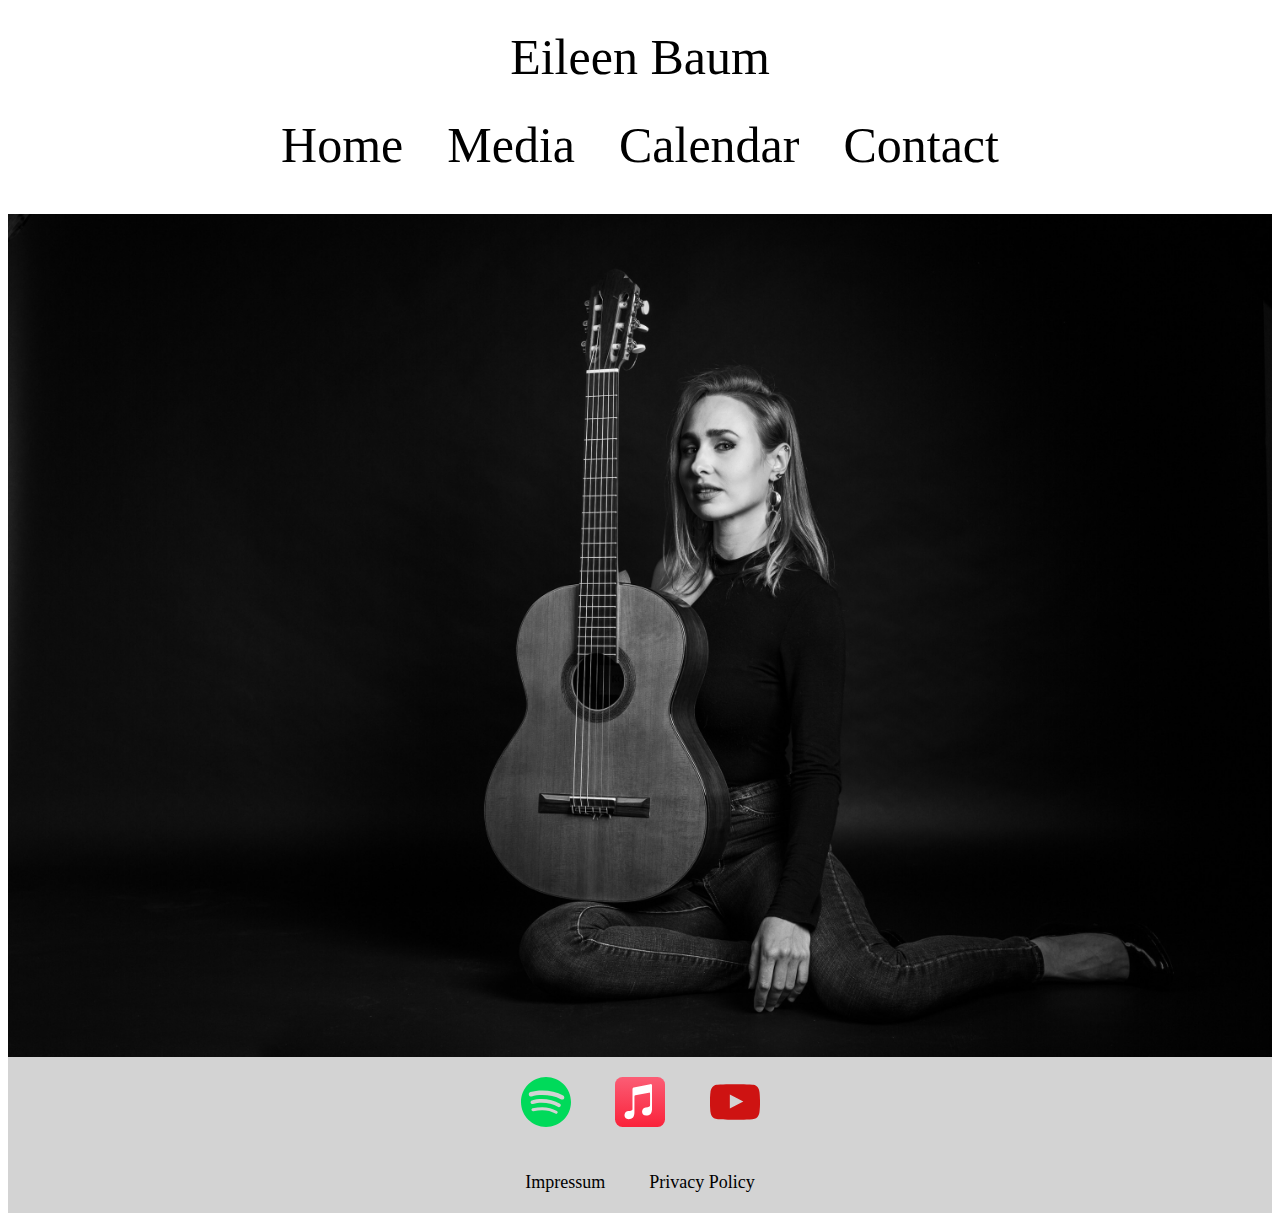
==== index.html @ d54e8bbc "page welcome done" ====
<!DOCTYPE html>
<html lang="en">
  <head>
    <meta charset="UTF-8" />
    <meta http-equiv="X-UA-Compatible" content="IE=edge" />
    <meta name="viewport" content="width=device-width, initial-scale=1.0" />
    <link rel="stylesheet" href="./index.css" />
    <title>Eileen Baum</title>
  </head>
  <body>
    <div class="navbar">
      <div class="title">Eileen Baum</div>
      <a href="#media">Home</a>
      <a href="#media">Media</a>
      <a href="#calendar">Calendar</a>
      <a href="#contact">Contact</a>
    </div>

    <!-- Welcome section -->
    <div class="full-size-section"></div>
    <!-- Footer -->
    <footer class="footer">
      <div>
        <a
          href="https://open.spotify.com/artist/6BEnmlx54iiGEDYXS7jcN4"
          target="_blank"
        >
          <img
            class="social-icon"
            src="./assets/spotify-vert.svg"
            alt="Spotify icon"
          />
        </a>
        <a
          href="https://music.apple.com/gd/artist/eileen-baum/1497923452"
          target="_blank"
        >
          <img
            class="social-icon"
            src="./assets/apple-color.svg"
            alt="Apple icon"
          />
        </a>
        <a
          href="https://www.youtube.com/channel/UCsezrcwS3afG6R4kYCGEiqg"
          target="_blank"
        >
          <img
            class="social-icon"
            src="./assets/youtube-rouge.svg"
            alt="Youtube icon"
          />
        </a>
      </div>
      <div>
        <a href="#">Impressum</a>
        <a href="#">Privacy Policy</a>
      </div>
    </footer>
  </body>
</html>
---- index.css ----
/* Sticky navigation bar */
.navbar {
    position: sticky;
    top: 0;
    z-index: 1;
    background-color: white;
    padding: 20px;
    text-align: center;
}

/* Links inside the navigation bar */
.navbar a {
    display: inline-block;
    color: black;
    text-align: center;
    padding: 20px;
    text-decoration: none;
    font-size: 50px;
}

/* Change color on hover */
.navbar a:hover {
    color: goldenrod;
}

/* Title */
.title {
    font-size: 50px;
    margin-bottom: 10px;
}

/* Full-size image section */
.full-size-section {
    width: 100%;
    height: 0;
    padding-bottom: 66.67%;
    background-image: url('assets/main.jpg');
    background-size: cover;
    background-position: center;
}

/* Footer */
.footer {
    background-color: lightgray;
    padding: 20px;
    text-align: center;
}

.footer a {
    margin: 20px;
    font-size: 18px;
    color: black;
    text-decoration: none;
}

.footer div:nth-child(2) {
    margin-top: 40px;
}

/* Social media icons */
.social-icon {
    display: inline-block;
    width: 50px;
    height: 50px;
}
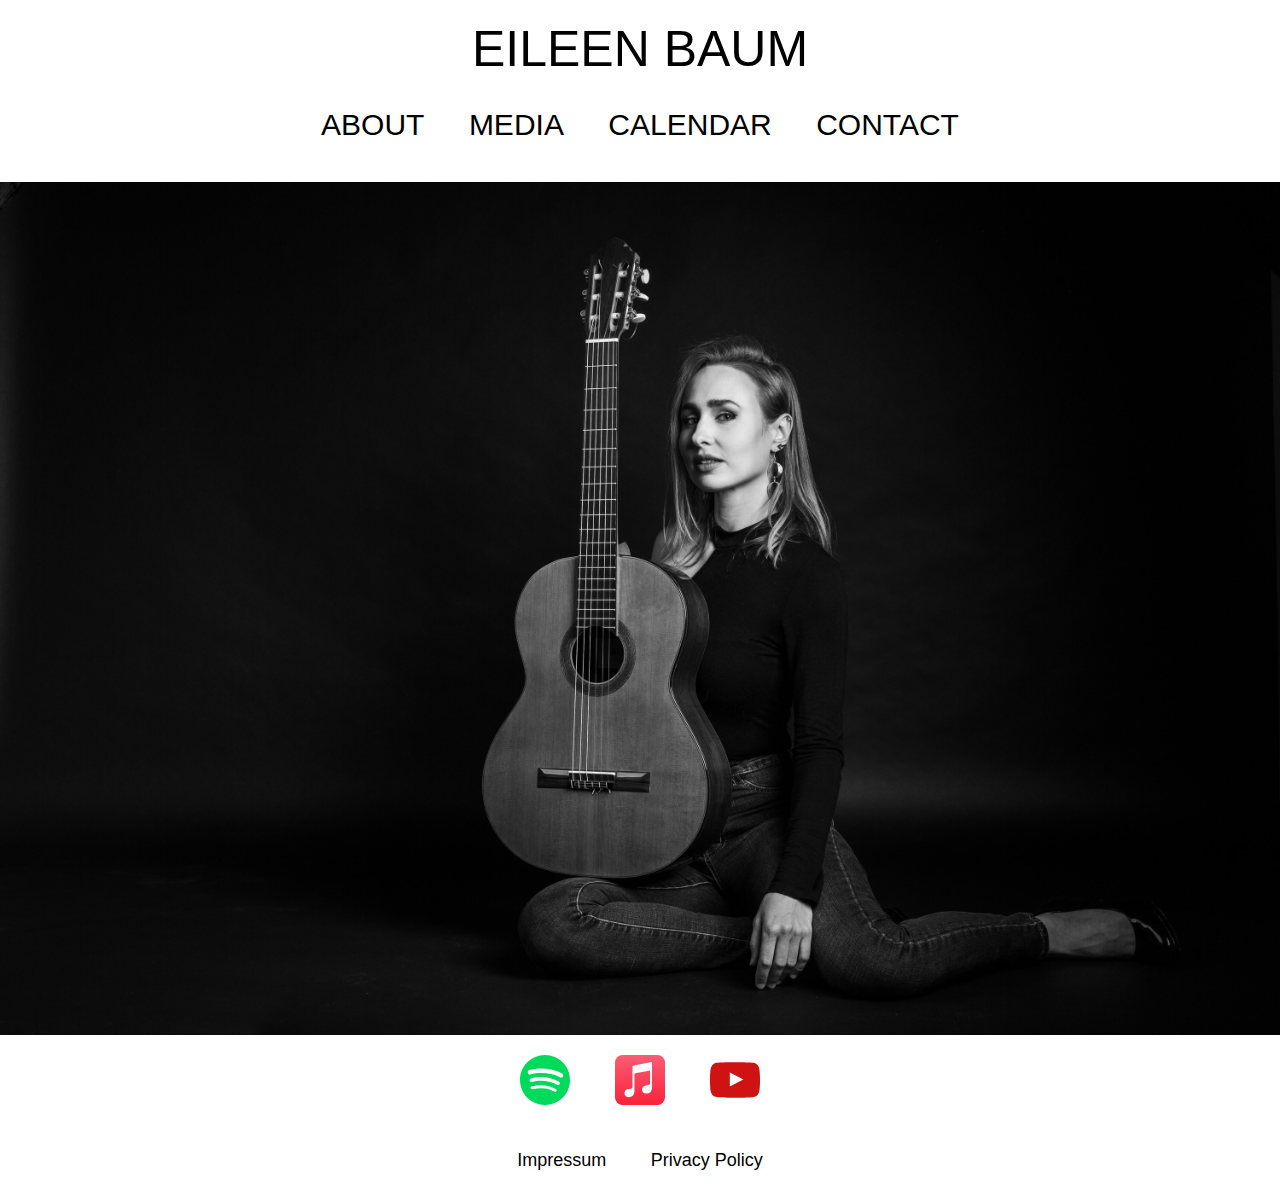
==== commit cac2ed59: "small changes" ====
--- a/index.html
+++ b/index.html
@@ -10,7 +10,7 @@
   <body>
     <div class="navbar">
       <div class="title">Eileen Baum</div>
-      <a href="#media">Home</a>
+      <a href="#media">About</a>
       <a href="#media">Media</a>
       <a href="#calendar">Calendar</a>
       <a href="#contact">Contact</a>
--- a/index.css
+++ b/index.css
@@ -1,3 +1,21 @@
+/* Media queries */
+@media only screen and (min-width: 390px) {
+    /* Add styles for devices with a screen width of 390px or larger */
+}
+
+@media only screen and (min-width: 768px) {
+    /* Add styles for devices with a screen width of 768px or larger */
+}
+
+@media only screen and (min-width: 1025px) {
+    /* Add styles for devices with a screen width of 1025px or larger */
+}
+
+body {
+    margin: 0;
+    font-family: Arial, Helvetica, sans-serif;
+}
+
 /* Sticky navigation bar */
 .navbar {
     position: sticky;
@@ -6,6 +24,7 @@
     background-color: white;
     padding: 20px;
     text-align: center;
+    text-transform: uppercase;
 }
 
 /* Links inside the navigation bar */
@@ -15,7 +34,7 @@
     text-align: center;
     padding: 20px;
     text-decoration: none;
-    font-size: 50px;
+    font-size: 30px;
 }
 
 /* Change color on hover */
@@ -41,7 +60,6 @@
 
 /* Footer */
 .footer {
-    background-color: lightgray;
     padding: 20px;
     text-align: center;
 }
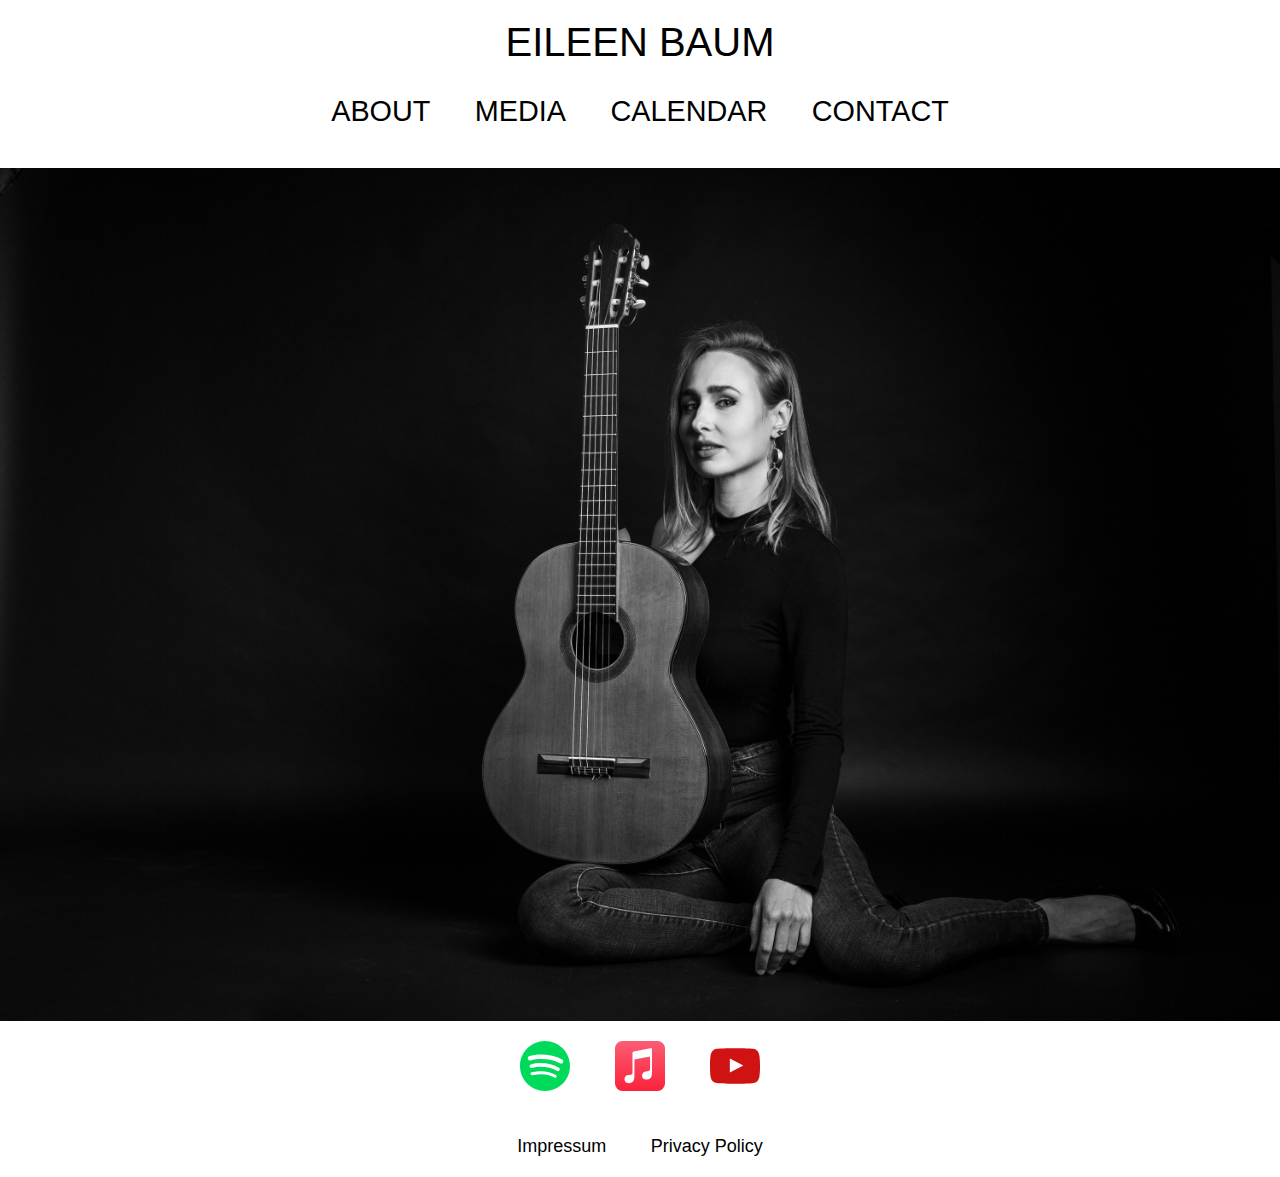
==== commit f6092394: "burger menu created" ====
--- a/index.html
+++ b/index.html
@@ -10,10 +10,22 @@
   <body>
     <div class="navbar">
       <div class="title">Eileen Baum</div>
-      <a href="#media">About</a>
+      <a href="#about">About</a>
       <a href="#media">Media</a>
       <a href="#calendar">Calendar</a>
       <a href="#contact">Contact</a>
+      <div class="burger-menu">
+        <span></span>
+        <span></span>
+        <span></span>
+      </div>
+    </div>
+    <div class="burger-menu-content">
+      <a href="#about">About</a>
+      <a href="#media">Media</a>
+      <a href="#calendar">Calendar</a>
+      <a href="#contact">Contact</a>
+      <button class="close-button"><span></span></button>
     </div>
 
     <!-- Welcome section -->
@@ -58,4 +70,5 @@
       </div>
     </footer>
   </body>
+  <script src="./index.js"></script>
 </html>
--- a/index.css
+++ b/index.css
@@ -1,16 +1,3 @@
-/* Media queries */
-@media only screen and (min-width: 390px) {
-    /* Add styles for devices with a screen width of 390px or larger */
-}
-
-@media only screen and (min-width: 768px) {
-    /* Add styles for devices with a screen width of 768px or larger */
-}
-
-@media only screen and (min-width: 1025px) {
-    /* Add styles for devices with a screen width of 1025px or larger */
-}
-
 body {
     margin: 0;
     font-family: Arial, Helvetica, sans-serif;
@@ -34,7 +21,7 @@
     text-align: center;
     padding: 20px;
     text-decoration: none;
-    font-size: 30px;
+    font-size: 1.2rem;
 }
 
 /* Change color on hover */
@@ -42,11 +29,101 @@
     color: goldenrod;
 }
 
+.navbar a.active {
+    display: block;
+}
+
 /* Title */
 .title {
-    font-size: 50px;
+    font-size: 1.5rem;
     margin-bottom: 10px;
 }
+
+/* Burger menu */
+.burger-menu {
+    display: none;
+    cursor: pointer;
+    position: absolute;
+    right: 20px;
+    top: 50%;
+    transform: translateY(-50%);
+}
+
+.burger-menu span {
+    width: 25px;
+    height: 3px;
+    background-color: #333;
+    margin: 5px;
+    display: block;
+}
+
+.burger-menu-content {
+    position: fixed;
+    top: 0;
+    right: -100%;
+    height: 100%;
+    width: 300px;
+    background-color: #ffffff;
+    box-shadow: -2px 0px 10px 0px rgba(0, 0, 0, 0.1);
+    z-index: 90;
+    transition: all 0.3s ease-out;
+}
+
+.burger-menu-content a {
+    display: block;
+    padding: 20px;
+    font-size: 18px;
+    font-weight: 500;
+    color: #333;
+    text-decoration: none;
+}
+
+.burger-menu-content a:hover {
+    background-color: #f0f0f0;
+}
+
+.burger-menu-open .burger-menu-content {
+    right: 0;
+}
+
+.close-button {
+    background-color: transparent;
+    border: none;
+    outline: none;
+    position: absolute;
+    right: 20px;
+    top: 20px;
+    cursor: pointer;
+
+}
+
+.close-button span {
+    display: block;
+    height: 2px;
+    width: 20px;
+    background-color: #000;
+    position: relative;
+}
+
+.close-button span::before,
+.close-button span::after {
+    content: "";
+    display: block;
+    height: 2px;
+    width: 20px;
+    background-color: #000;
+    position: absolute;
+    top: -10px;
+}
+
+.close-button span::before {
+    transform: rotate(45deg);
+}
+
+.close-button span::after {
+    transform: rotate(-45deg);
+}
+
 
 /* Full-size image section */
 .full-size-section {
@@ -80,4 +157,53 @@
     display: inline-block;
     width: 50px;
     height: 50px;
+}
+
+/* Media queries */
+@media only screen and (min-width: 390px) {
+    .title {
+        font-size: 2rem;
+    }
+
+    .navbar a {
+        font-size: 1.5rem;
+    }
+}
+
+@media only screen and (min-width: 768px) {
+    .title {
+        font-size: 2.5rem;
+    }
+
+    .navbar a {
+        font-size: 1.8rem;
+    }
+
+    .burger-menu {
+        display: block;
+    }
+}
+
+@media only screen and (max-width: 1024px) {
+
+    /* Show the burger menu on devices with a screen width smaller than 1024px */
+    .burger-menu {
+        display: block;
+    }
+
+    .title {
+        font-size: 3rem;
+    }
+
+    /* Hide the links on devices with a screen width smaller than 1024px */
+    .navbar a {
+        display: none;
+        font-size: 2rem;
+    }
+}
+
+@media only screen and (min-width: 1024px) {
+    .burger-menu {
+        visibility: hidden;
+    }
 }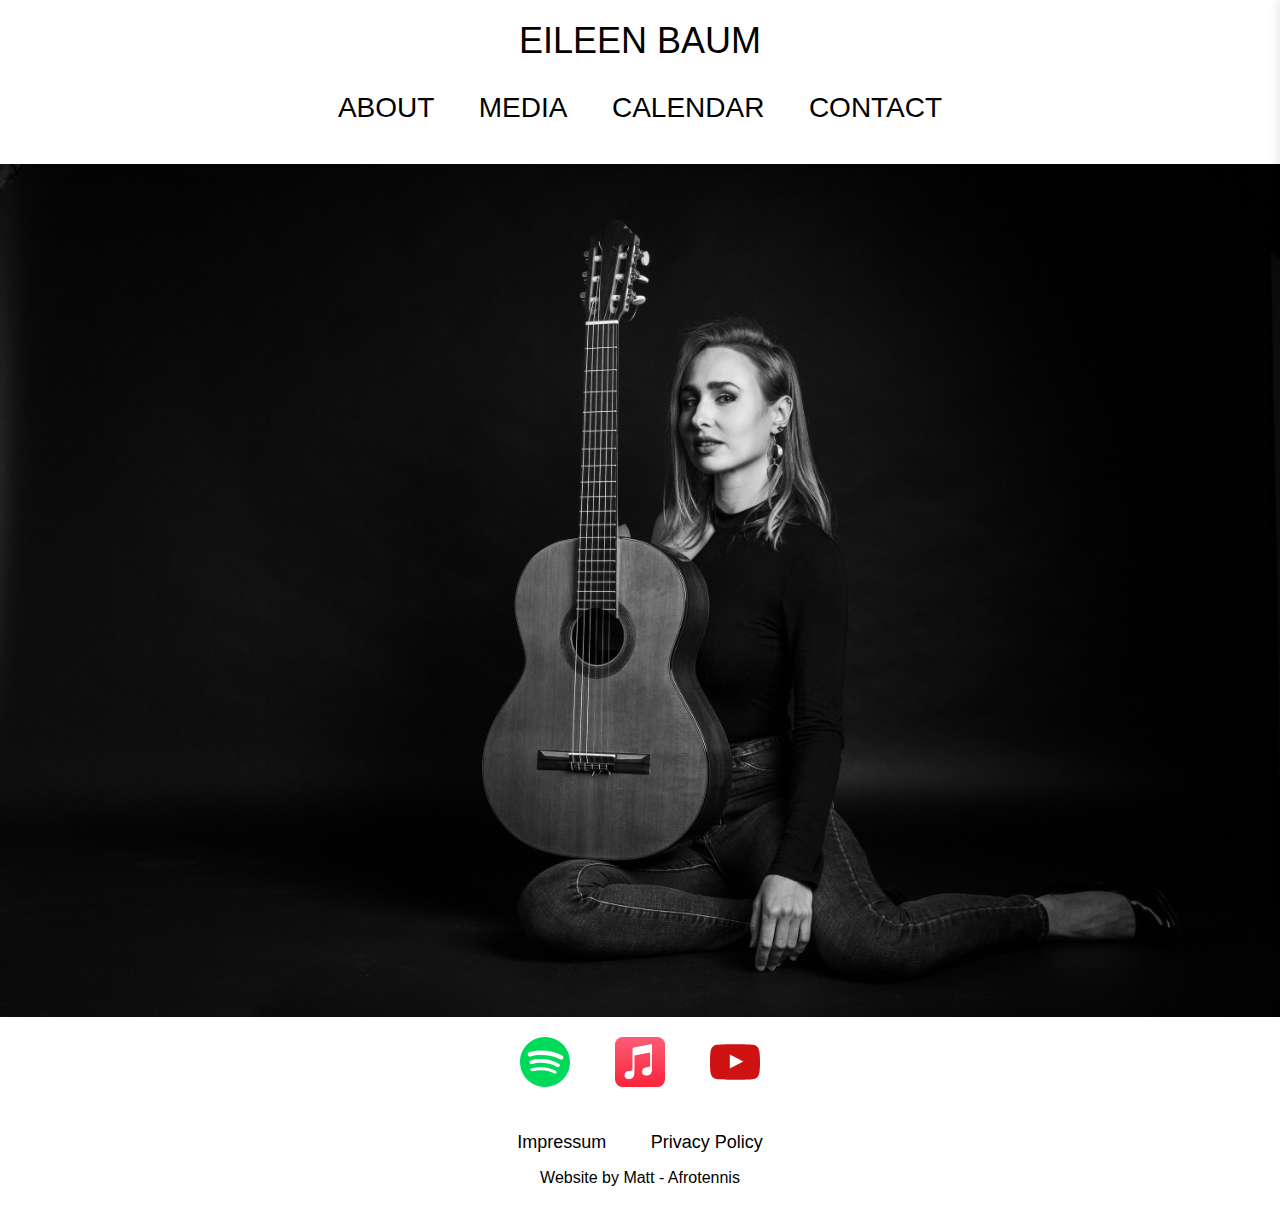
==== commit 8d291580: "nom ajouté footer" ====
--- a/index.html
+++ b/index.html
@@ -10,10 +10,10 @@
   <body>
     <div class="navbar">
       <div class="title">Eileen Baum</div>
-      <a href="#about">About</a>
-      <a href="#media">Media</a>
-      <a href="#calendar">Calendar</a>
-      <a href="#contact">Contact</a>
+      <a href="./about.html">About</a>
+      <a href="./media.html">Media</a>
+      <a href="./calendar.html">Calendar</a>
+      <a href="./contact.html">Contact</a>
       <div class="burger-menu">
         <span></span>
         <span></span>
@@ -21,15 +21,15 @@
       </div>
     </div>
     <div class="burger-menu-content">
-      <a href="#about">About</a>
-      <a href="#media">Media</a>
-      <a href="#calendar">Calendar</a>
-      <a href="#contact">Contact</a>
+      <a href="./about.html">About</a>
+      <a href="./media.html">Media</a>
+      <a href="./calendar.html">Calendar</a>
+      <a href="./contact.html">Contact</a>
       <button class="close-button"><span></span></button>
     </div>
 
     <!-- Welcome section -->
-    <div class="full-size-section"></div>
+    <div id="full-size-section"></div>
     <!-- Footer -->
     <footer class="footer">
       <div>
@@ -65,8 +65,9 @@
         </a>
       </div>
       <div>
-        <a href="#">Impressum</a>
-        <a href="#">Privacy Policy</a>
+        <a href="./impressum.html">Impressum</a>
+        <a href="./privacy.html">Privacy Policy</a>
+        <p>Website by Matt - Afrotennis</p>
       </div>
     </footer>
   </body>
--- a/index.css
+++ b/index.css
@@ -21,7 +21,7 @@
     text-align: center;
     padding: 20px;
     text-decoration: none;
-    font-size: 1.2rem;
+    font-size: 100%;
 }
 
 /* Change color on hover */
@@ -35,8 +35,9 @@
 
 /* Title */
 .title {
-    font-size: 1.5rem;
+    font-size: 150%;
     margin-bottom: 10px;
+    cursor: pointer;
 }
 
 /* Burger menu */
@@ -62,11 +63,15 @@
     top: 0;
     right: -100%;
     height: 100%;
-    width: 300px;
+    width: 100%;
     background-color: #ffffff;
     box-shadow: -2px 0px 10px 0px rgba(0, 0, 0, 0.1);
     z-index: 90;
-    transition: all 0.3s ease-out;
+    transition: all 0.6s ease-out;
+    display: flex;
+    flex-direction: column;
+    align-items: center;
+    justify-content: center;
 }
 
 .burger-menu-content a {
@@ -92,7 +97,7 @@
     outline: none;
     position: absolute;
     right: 20px;
-    top: 20px;
+    top: 50px;
     cursor: pointer;
 
 }
@@ -101,7 +106,6 @@
     display: block;
     height: 2px;
     width: 20px;
-    background-color: #000;
     position: relative;
 }
 
@@ -126,7 +130,7 @@
 
 
 /* Full-size image section */
-.full-size-section {
+#full-size-section {
     width: 100%;
     height: 0;
     padding-bottom: 66.67%;
@@ -135,10 +139,93 @@
     background-position: center;
 }
 
+/* About section */
+#about-section {
+    display: flex;
+}
+
+.picture-section {
+    width: 50%;
+    background-color: #ddd;
+    /* Add styling for the image here */
+}
+
+.picture-section img {
+    background-color: #ddd;
+    width: 100%;
+    height: 100%;
+    background-position: center;
+    background-repeat: no-repeat;
+    background-size: cover;
+}
+
+
+.biography-section {
+    width: 50%;
+}
+
+/* Media section */
+.youtube-link {
+    display: flex;
+    justify-content: center;
+    align-items: center;
+    flex-wrap: wrap;
+}
+
+.youtube-link iframe {
+    margin: 10px;
+}
+
+/* Calendar section */
+.event {
+    text-align: center;
+    margin: 50px 0;
+    font-size: 1.5em;
+    padding: 10px;
+}
+
+/* contact section */
+.general-management {
+    display: flex;
+    flex-direction: column;
+    align-items: center;
+    padding: 10%;
+}
+
+.general-management a {
+    padding: 30px;
+    font-size: 120%;
+}
+
+.contact-icons {
+    display: flex;
+    align-items: center;
+}
+
+.contact-icons p {
+    font-size: 120%;
+}
+
+.contact-icons img {
+    width: 20%;
+    margin: 10px;
+}
+
+/* impressum section */
+#impressum {
+    margin: 3%;
+}
+
+/* privacy section */
+#privacy {
+    margin: 3%;
+}
+
 /* Footer */
 .footer {
     padding: 20px;
     text-align: center;
+    /* background-color: lightgray; */
 }
 
 .footer a {
@@ -162,21 +249,22 @@
 /* Media queries */
 @media only screen and (min-width: 390px) {
     .title {
-        font-size: 2rem;
+        font-size: 175%;
     }
 
     .navbar a {
-        font-size: 1.5rem;
-    }
+        font-size: 125%;
+    }
+
 }
 
 @media only screen and (min-width: 768px) {
     .title {
-        font-size: 2.5rem;
+        font-size: 200%;
     }
 
     .navbar a {
-        font-size: 1.8rem;
+        font-size: 150%;
     }
 
     .burger-menu {
@@ -191,14 +279,14 @@
         display: block;
     }
 
-    .title {
+    /* .title {
         font-size: 3rem;
-    }
+    } */
 
     /* Hide the links on devices with a screen width smaller than 1024px */
     .navbar a {
         display: none;
-        font-size: 2rem;
+        /* font-size: 2rem; */
     }
 }
 
@@ -206,4 +294,12 @@
     .burger-menu {
         visibility: hidden;
     }
+
+    .title {
+        font-size: 225%;
+    }
+
+    .navbar a {
+        font-size: 175%;
+    }
 }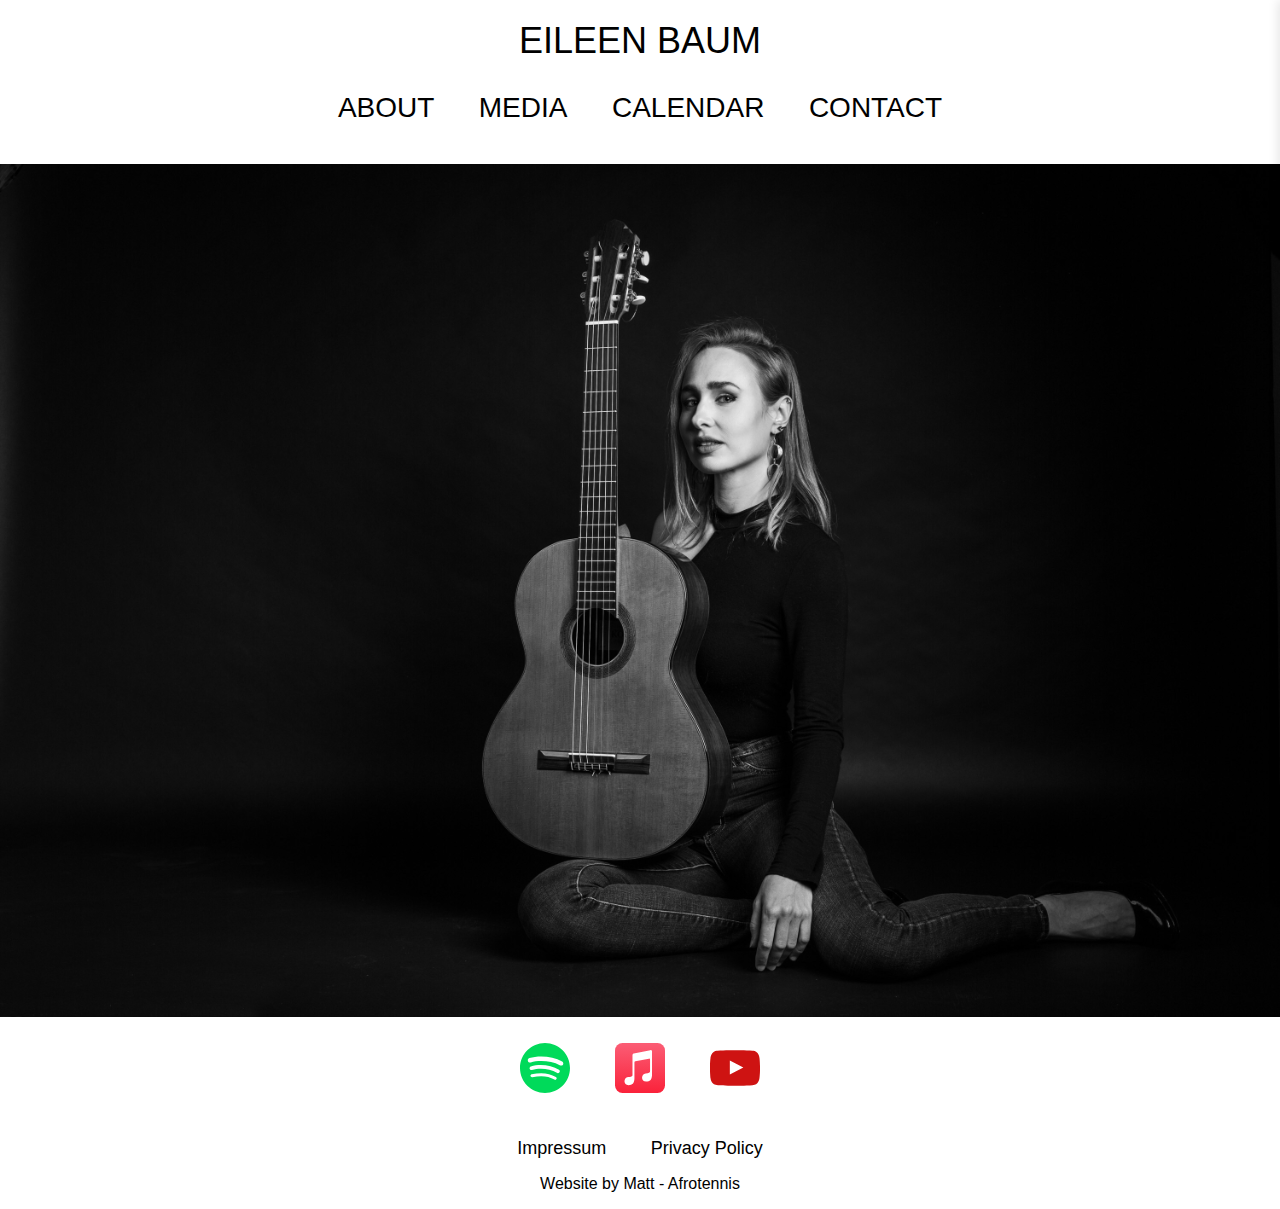
==== commit e292c7f1: "signature" ====
--- a/index.html
+++ b/index.html
@@ -65,8 +65,8 @@
         </a>
       </div>
       <div>
-        <a href="./impressum.html">Impressum</a>
-        <a href="./privacy.html">Privacy Policy</a>
+        <a href="./impressum.html" class="legal">Impressum</a>
+        <a href="./privacy.html" class="legal">Privacy Policy</a>
         <p>Website by Matt - Afrotennis</p>
       </div>
     </footer>
--- a/index.css
+++ b/index.css
@@ -223,9 +223,12 @@
 
 /* Footer */
 .footer {
-    padding: 20px;
     text-align: center;
-    /* background-color: lightgray; */
+    /* position: absolute; */
+    bottom: 0;
+    width: 100%;
+    padding-top: 2%;
+    background-color: white;
 }
 
 .footer a {
@@ -246,6 +249,10 @@
     height: 50px;
 }
 
+.legal {
+    font-family: 'Lucida Sans', 'Lucida Sans Regular', 'Lucida Grande', 'Lucida Sans Unicode', Geneva, Verdana, sans-serif;
+}
+
 /* Media queries */
 @media only screen and (min-width: 390px) {
     .title {
@@ -256,6 +263,8 @@
         font-size: 125%;
     }
 
+
+
 }
 
 @media only screen and (min-width: 768px) {
